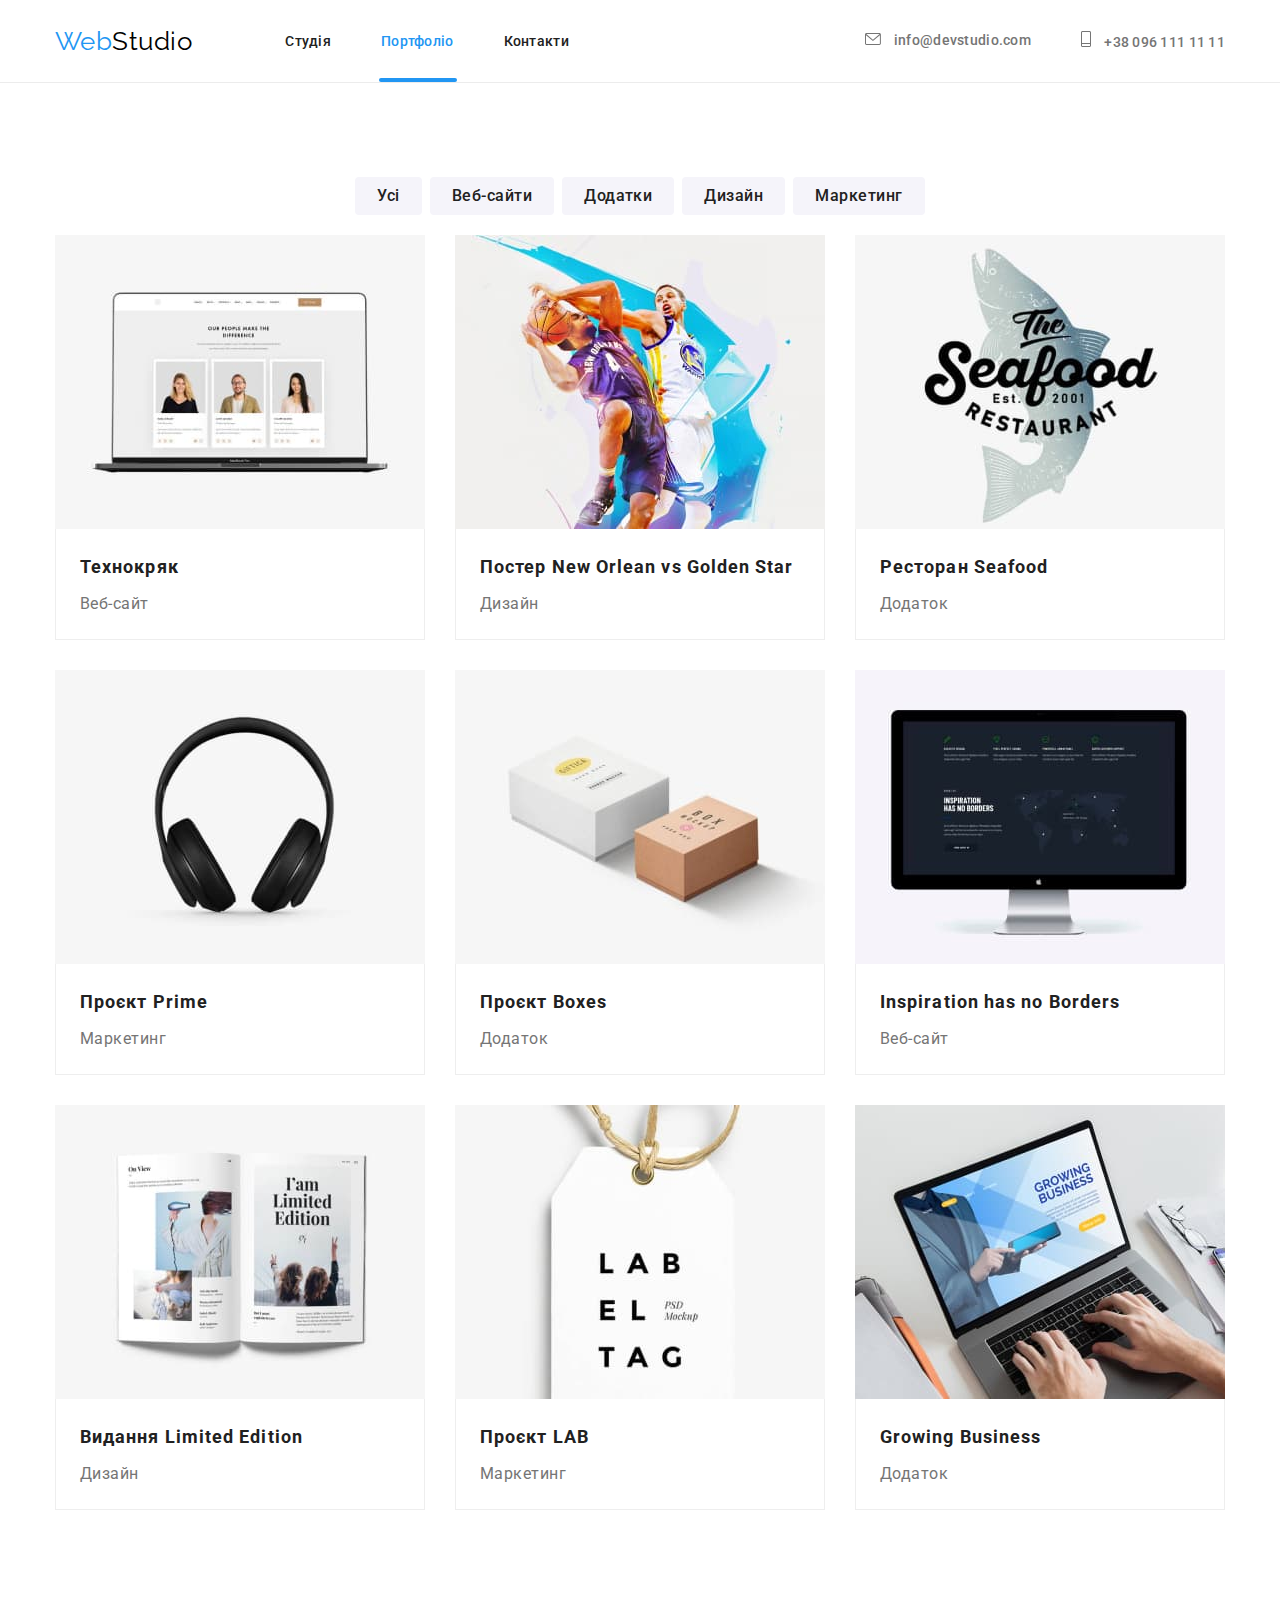
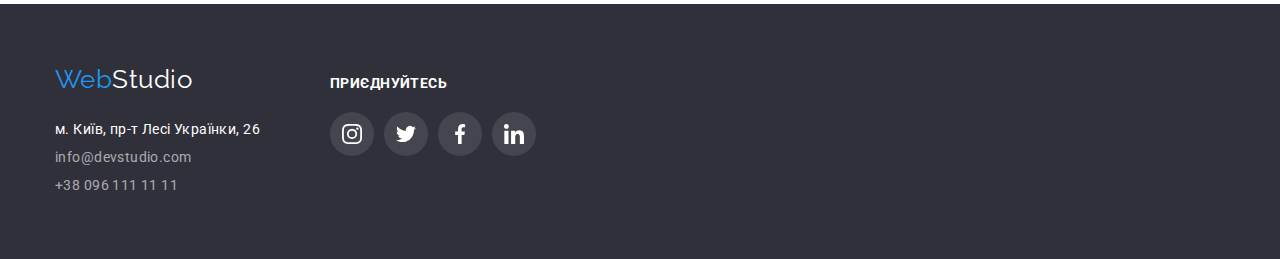
==== portfolio.html @ 7aca4865 "modal" ====
<!DOCTYPE html>
<html lang="ua">
  <head>
    <meta charset="UTF-8" />
    <meta http-equiv="X-UA-Compatible" content="IE=edge" />
    <meta name="viewport" content="width=device-width, initial-scale=1.0" />
    <title>WebStudio</title>
    <link rel="preconnect" href="https://fonts.googleapis.com" />
    <link rel="preconnect" href="https://fonts.gstatic.com" crossorigin />
    <link
      href="https://fonts.googleapis.com/css2?family=Raleway:wght@700&family=Roboto:wght@400;500;700;900&display=swap"
      rel="stylesheet"
    />
    <link
      rel="stylesheet"
      href="https://cdnjs.cloudflare.com/ajax/libs/modern-normalize/1.1.0/modern-normalize.min.css"
    />
    <link rel="stylesheet" href="./css/style.css" />
  </head>
  <body>
    <header>
      <div class="container header-block">
        <nav class="nav">
          <a href="./index.html" class="logo"
            >Web<span class="logo-text">Studio</span></a
          >
          <ul class="header-nav-list">
            <li class="header-nav-iteam items">
              <a href="./index.html" class="header-nav-link">Студія</a>
            </li>
            <li class="header-nav-iteam items">
              <a href="./portfolio.html" class="header-nav-link active"
                >Портфоліо</a
              >
            </li>
            <li class="header-nav-iteam items">
              <a href="#" class="header-nav-link">Контакти</a>
            </li>
          </ul>
        </nav>
        <ul class="header-list">
          <li class="iteam">
            <a href="mailto:info@devstudio.com" class="header-link">
              <svg class="icon" width="16" height="12">
                <use href="./images/sprite.svg#icon-envelope"></use>
              </svg>
              info@devstudio.com</a
            >
          </li>
          <li class="iteam">
            <a href="tel:+380961111111" class="header-link"
              ><svg class="icon" width="10" height="16">
                <use href="./images/sprite.svg#icon-tell"></use>
              </svg>
              +38 096 111 11 11</a
            >
          </li>
        </ul>
      </div>
    </header>

    <main>
      <section class="section">
        <div class="container">
          <h1 hidden>Наші работи</h1>
          <ul class="filter-list">
            <li class="filter-iteam">
              <button type="button" class="filter-btn">Усі</button>
            </li>
            <li class="filter-iteam">
              <button type="button" class="filter-btn">Веб-сайти</button>
            </li>
            <li class="filter-iteam">
              <button type="button" class="filter-btn">Додатки</button>
            </li>
            <li class="filter-iteam">
              <button type="button" class="filter-btn">Дизайн</button>
            </li>
            <li class="filter-iteam">
              <button type="button" class="filter-btn">Маркетинг</button>
            </li>
          </ul>
          <ul class="portfolio-list">
            <li class="portfolio-item">
              <a href="#" class="portfolio-card">
                <div class="image-card">
                  <img src="./images/laptop.jpg" alt="ноутбук" width="370" />
                  <div class="portfolio-card-text">
                    <p class="text-image-card">
                      Ресурс пропонує комплексні пропозиції з різним рівнем
                      функціоналу та сервісів. Все це дозволить відвідувачу
                      отримати вичерпні відомості про компанію чи приватну
                      особу.
                    </p>
                  </div>
                </div>
                <div class="portfolio-work">
                  <h2 class="title-project">Технокряк</h2>
                  <p class="text-project">Веб-сайт</p>
                </div>
              </a>
            </li>
            <li class="portfolio-item">
              <a href="#" class="portfolio-card">
                <div class="image-card">
                  <img
                    src="./images/basketball.jpg"
                    alt="баскетбол"
                    width="370"
                  />
                  <div class="portfolio-card-text">
                    <p class="text-image-card">
                      Ресурс пропонує комплексні пропозиції з різним рівнем
                      функціоналу та сервісів. Все це дозволить відвідувачу
                      отримати вичерпні відомості про компанію чи приватну
                      особу.
                    </p>
                  </div>
                </div>
                <div class="portfolio-work">
                  <h2 class="title-project">
                    Постер New Orlean vs Golden Star
                  </h2>
                  <p class="text-project">Дизайн</p>
                </div>
              </a>
            </li>
            <li class="portfolio-item">
              <a href="#" class="portfolio-card">
                <div class="image-card">
                  <img
                    src="./images/seafood.jpg"
                    alt="емблема ресторану"
                    width="370"
                  />
                  <div class="portfolio-card-text">
                    <p class="text-image-card">
                      Ресурс пропонує комплексні пропозиції з різним рівнем
                      функціоналу та сервісів. Все це дозволить відвідувачу
                      отримати вичерпні відомості про компанію чи приватну
                      особу.
                    </p>
                  </div>
                </div>
                <div class="portfolio-work">
                  <h2 class="title-project">Ресторан Seafood</h2>
                  <p class="text-project">Додаток</p>
                </div>
              </a>
            </li>
            <li class="portfolio-item">
              <a href="#" class="portfolio-card">
                <div class="image-card">
                  <img src="./images/prime.jpg" alt="навушники" width="370" />
                  <div class="portfolio-card-text">
                    <p class="text-image-card">
                      Ресурс пропонує комплексні пропозиції з різним рівнем
                      функціоналу та сервісів. Все це дозволить відвідувачу
                      отримати вичерпні відомості про компанію чи приватну
                      особу.
                    </p>
                  </div>
                </div>
                <div class="portfolio-work">
                  <h2 class="title-project">Проєкт Prime</h2>
                  <p class="text-project">Маркетинг</p>
                </div>
              </a>
            </li>
            <li class="portfolio-item">
              <a href="" class="portfolio-card">
                <div class="image-card">
                  <img src="./images/boxes.jpg" alt="коробочки" width="370" />
                  <div class="portfolio-card-text">
                    <p class="text-image-card">
                      Ресурс пропонує комплексні пропозиції з різним рівнем
                      функціоналу та сервісів. Все це дозволить відвідувачу
                      отримати вичерпні відомості про компанію чи приватну
                      особу.
                    </p>
                  </div>
                </div>
                <div class="portfolio-work">
                  <h2 class="title-project">Проєкт Boxes</h2>
                  <p class="text-project">Додаток</p>
                </div>
              </a>
            </li>
            <li class="portfolio-item">
              <a href="#" class="portfolio-card">
                <div class="image-card">
                  <img
                    src="./images/inspiration.jpg"
                    alt="монітор"
                    width="370"
                  />
                  <div class="portfolio-card-text">
                    <p class="text-image-card">
                      Ресурс пропонує комплексні пропозиції з різним рівнем
                      функціоналу та сервісів. Все це дозволить відвідувачу
                      отримати вичерпні відомості про компанію чи приватну
                      особу.
                    </p>
                  </div>
                </div>
                <div class="portfolio-work">
                  <h2 class="title-project">Inspiration has no Borders</h2>
                  <p class="text-project">Веб-сайт</p>
                </div>
              </a>
            </li>
            <li class="portfolio-item">
              <a href="#" class="portfolio-card">
                <div class="image-card">
                  <img
                    src="./images/limited-edition.jpg"
                    alt="книга"
                    width="370"
                  />
                  <div class="portfolio-card-text">
                    <p class="text-image-card">
                      Ресурс пропонує комплексні пропозиції з різним рівнем
                      функціоналу та сервісів. Все це дозволить відвідувачу
                      отримати вичерпні відомості про компанію чи приватну
                      особу.
                    </p>
                  </div>
                </div>
                <div class="portfolio-work">
                  <h2 class="title-project">Видання Limited Edition</h2>
                  <p class="text-project">Дизайн</p>
                </div>
              </a>
            </li>
            <li class="portfolio-item">
              <a href="#" class="portfolio-card">
                <div class="image-card">
                  <img src="./images/lab.jpg" alt="картка" width="370" />
                  <div class="portfolio-card-text">
                    <p class="text-image-card">
                      Ресурс пропонує комплексні пропозиції з різним рівнем
                      функціоналу та сервісів. Все це дозволить відвідувачу
                      отримати вичерпні відомості про компанію чи приватну
                      особу.
                    </p>
                  </div>
                </div>
                <div class="portfolio-work">
                  <h2 class="title-project">Проєкт LAB</h2>
                  <p class="text-project">Маркетинг</p>
                </div>
              </a>
            </li>
            <li class="portfolio-item">
              <a href="#" class="portfolio-card">
                <div class="image-card">
                  <img
                    src="./images/growing-business.jpg"
                    alt="ноутбук"
                    width="370"
                  />
                  <div class="portfolio-card-text">
                    <p class="text-image-card">
                      Ресурс пропонує комплексні пропозиції з різним рівнем
                      функціоналу та сервісів. Все це дозволить відвідувачу
                      отримати вичерпні відомості про компанію чи приватну
                      особу.
                    </p>
                  </div>
                </div>
                <div class="portfolio-work">
                  <h2 class="title-project">Growing Business</h2>
                  <p class="text-project">Додаток</p>
                </div>
              </a>
            </li>
          </ul>
        </div>
      </section>
    </main>

    <footer class="footer">
      <div class="container footer-flex">
        <div class="footer-cont">
          <a href="#" class="footer-logo"
            >Web<span class="footer-logo-text">Studio</span></a
          >
          <address class="footer-all">
            <ul>
              <li>
                <a
                  href="https://www.google.com/maps/d/viewer?mid=10uSM3H-mIU3GznYo2szRIEphczw&hl=en_US&ll=50.42732700000001%2C30.538092&z=17"
                  target="_blank"
                  rel="noopener noreferrer"
                  class="address"
                  >м. Київ, пр-т Лесі Українки, 26</a
                >
              </li>
              <li>
                <a href="mailto:info@devstudio.com" class="footer-link"
                  >info@devstudio.com</a
                >
              </li>
              <li>
                <a href="tel:+380961111111" class="footer-link"
                  >+38 096 111 11 11</a
                >
              </li>
            </ul>
          </address>
        </div>
        <div class="conteiner-link">
          <h3 class="footer-link-title">приєднуйтесь</h3>
          <ul class="svg-list">
            <li class="svg-item">
              <a href="#" class="svg-link"
                ><svg class="footer-link-svg">
                  <use href="./images/sprite.svg#icon-instagram"></use>
                </svg>
              </a>
            </li>
            <li class="svg-item">
              <a href="#" class="svg-link"
                ><svg class="footer-link-svg">
                  <use href="./images/sprite.svg#icon-twitter"></use>
                </svg>
              </a>
            </li>
            <li class="svg-item">
              <a href="#" class="svg-link"
                ><svg class="footer-link-svg">
                  <use href="./images/sprite.svg#icon-facebook"></use>
                </svg>
              </a>
            </li>
            <li class="svg-item">
              <a href="#" class="svg-link"
                ><svg class="footer-link-svg">
                  <use href="./images/sprite.svg#icon-linkedin"></use>
                </svg>
              </a>
            </li>
          </ul>
        </div>
      </div>
    </footer>
  </body>
</html>
---- css/style.css ----
:root {
  --main-color: #757575;
  --secondary-color: #212121;
  --tertiary-color: #ffffff;
  --hover-color: #2196f3;
  --background-color: #2f303a;
  --background-color-btn: #f5f4fa;
}

*,
*::before,
*::after {
  box-sizing: border-box;
}

h1,
h2,
h3,
h4,
p {
  margin-top: 0;
  margin-bottom: 0;
}

body {
  color: var(--main-color);
  font-family: "Roboto", sans-serif;
  letter-spacing: 0.03em;
}

ul {
  margin-top: 0;
  margin-bottom: 0;
  padding: 0;
  list-style: none;
}

.container {
  padding-left: 15px;
  padding-right: 15px;
  width: 1200px;
  margin: 0 auto;
}

/* header */
header {
  border-bottom: 1px solid #ececec;
}

.header-block {
  display: flex;
  align-items: center;
}

.nav {
  display: flex;
  align-items: center;
}

.header-nav-list {
  display: flex;
  margin-left: 93px;
}

.header-nav-iteam + .items {
  margin-left: 50px;
}

.header-nav-iteam {
  display: block;
  padding-top: 32px;
  padding-bottom: 32px;

  position: relative;
}

.header-list {
  display: flex;
  margin-left: auto;
}

li + .iteam {
  margin-left: 50px;
}

.iteam {
  display: flex;
  justify-content: center;
  align-items: center;
}

.logo {
  color: #2196f3;

  font-family: "Raleway", sans-serif;
  font-size: 26px;
  line-height: 1.19;
  text-decoration: none;
}

.logo-text {
  color: #000000;
}

.header-nav-link.active {
  color: var(--hover-color);
}

.active::after {
  position: absolute;
  left: 0;
  bottom: 0;
  transform: translateX(-2px);

  width: 107%;
  height: 4px;
  content: "";
  display: inline-block;
  background-color: var(--hover-color);
  border-radius: 2px;
}

.header-nav-link {
  color: var(--secondary-color);
  font-weight: 500;
  font-size: 14px;
  line-height: 1.14;
  letter-spacing: 0.02em;
  text-decoration: none;

  transition: transform 250ms cubic-bezier(0.4, 0, 0.2, 1);
}

.header-nav-link:hover,
.header-nav-link:focus {
  color: var(--hover-color);
}

.icon {
  margin-right: 10px;
  fill: var(--main-color);
}

.header-link {
  color: var(--main-color);
  font-weight: 500;
  font-size: 14px;
  line-height: 1.14;
  letter-spacing: 0.02em;
  text-decoration: none;

  transition: transform 250ms cubic-bezier(0.4, 0, 0.2, 1);
}

.header-link:hover,
.header-link:focus {
  color: var(--hover-color);
}

.header-link:hover .icon,
.header-link:focus .icon {
  fill: var(--hover-color);
}

/* main */

/* hero */

.hero {
  max-width: 1600px;
  height: 600px;
  margin-left: auto;
  margin-right: auto;

  background-image: linear-gradient(
      to right,
      rgba(47, 48, 58, 0.4),
      rgba(47, 48, 58, 0.4)
    ),
    url("../images/hero-back.jpg");

  padding-top: 200px;
  padding-bottom: 200px;

  text-align: center;
}

.main-title {
  width: 696px;
  margin-left: auto;
  margin-right: auto;
  color: var(--tertiary-color);
  font-weight: 900;
  font-size: 44px;
  line-height: 1.36;
  text-align: center;
  letter-spacing: 0.06em;
  text-transform: uppercase;
  text-shadow: 0px 4px 4px rgba(0, 0, 0, 0.25);
}

.btn {
  padding: 10px 32px;
  margin-top: 30px;
  margin-bottom: 0;
  border: 1px solid transparent;
  border-radius: 4px;

  color: var(--tertiary-color);
  background-color: #2196f3;

  font-weight: 700;
  font-size: 16px;
  line-height: 1.87;
  text-align: center;
  letter-spacing: 0.06em;
  cursor: pointer;
}

/* Modal */

.backdrop {
  position: fixed;
  top: 0;
  left: 0;
  width: 100%;
  height: 100%;
  background-color: rgba(0, 0, 0, 0.2);

  opacity: 1;
  transition: transform 250ms cubic-bezier(0.4, 0, 0.2, 1);
}

.modal {
  position: absolute;
  top: 50%;
  left: 50%;
  min-width: 528px;
  min-height: 581px;
  background-color: #ffffff;
  border-radius: 4px;

  transform: translate(-50%, -50%);
}

.is-hidden {
  opacity: 0;
  pointer-events: none;
}

.modal-btn {
  position: absolute;
  top: 8px;
  right: 8px;

  display: flex;
  justify-content: center;
  align-items: center;
  width: 30px;
  height: 30px;
  background-color: #ffffff;
  border: 1px solid rgba(0, 0, 0, 0.1);
  border-radius: 50%;
}

.modal-svg {
  fill: #000000;
}

/* Особливості */

.section {
  padding-top: 94px;
  padding-bottom: 94px;
}

li + .main-items {
  margin-left: 30px;
}

.image-svg {
  width: 270px;
  height: 120px;
  background: #f5f4fa;
  display: flex;
  justify-content: center;
  align-items: center;
  border-radius: 4px;
}

.main-item-svg {
  width: 70px;
  height: 70px;
}

.main-list {
  display: flex;
}

.main-items {
  width: 270px;
}

.desc-title {
  margin-top: 30px;
  color: var(--secondary-color);

  font-weight: 700;
  font-size: 14px;
  line-height: 1.14;
  letter-spacing: 0.03em;
  text-transform: uppercase;
}

.desc-text {
  margin-top: 10px;
  margin-bottom: 0;

  font-size: 14px;
  line-height: 1.71;
  letter-spacing: 0.03em;
}

/* Чим ми займаємося */

.section-bottom-padding {
  padding-top: 0;
  padding-bottom: 94px;
}

.work-list {
  display: flex;
}

img {
  display: block;
}

li + .work-items {
  margin-left: 30px;
}
.work-items {
  position: relative;
}

.container-work-fon {
  position: absolute;
  left: 0;
  bottom: 0;

  display: flex;
  justify-content: center;
  align-items: center;

  width: 100%;
  height: 70px;
  background-color: rgba(47, 48, 58, 0.8);
}

.work-fon-title {
  font-weight: 700;
  font-size: 14px;
  line-height: 1.14;
  letter-spacing: 0.03em;
  text-transform: uppercase;
  color: #ffffff;
}

/* Наша команда */

.team {
  background-color: #f5f4fa;
}

.title {
  margin-top: 0;
  margin-bottom: 50px;
  color: var(--secondary-color);
  font-weight: 700;
  font-size: 36px;
  line-height: 1, 16;
  text-align: center;
  letter-spacing: 0.03em;
}

.team-list {
  display: flex;
}

li + .team-card {
  margin-left: 30px;
}

.team-card {
  width: 270px;
  background-color: #ffffff;
  box-shadow: 0px 1px 3px rgba(0, 0, 0, 0.12), 0px 1px 1px rgba(0, 0, 0, 0.14),
    0px 2px 1px rgba(0, 0, 0, 0.2);
  border-radius: 0px 0px 4px 4px;
}

.card {
  text-align: center;
  padding-top: 30px;
  padding-bottom: 30px;
}

.name {
  color: var(--secondary-color);
  font-weight: 500;
  font-size: 16px;
  line-height: 1.18;
  letter-spacing: 0.03em;
}

.profession {
  margin-top: 10px;
  margin-bottom: 0;

  line-height: 19px;
  letter-spacing: 0.03em;
}

.svg-list-card {
  display: flex;
  justify-content: center;
  margin-top: 16px;
}

.svg-link-card {
  display: flex;
  width: 44px;
  height: 44px;
  border-radius: 50%;
  justify-content: center;
  align-items: center;

  transition: transform 250ms cubic-bezier(0.4, 0, 0.2, 1);
}

li.svg-item-card + .svg-item-card {
  margin-left: 10px;
}

.svg-link-card:hover,
.svg-link-card:focus {
  background-color: #2196f3;
}

.svg-link-card:hover .card-link-svg,
.svg-link-card:focus .card-link-svg {
  fill: #ffffff;
}

.card-link-svg {
  width: 20px;
  height: 20px;
  fill: #afb1b8;
  transition: transform 250ms cubic-bezier(0.4, 0, 0.2, 1);
}

/* brand */

.brand-list {
  display: flex;
  gap: 30px;
}

.brand-svg {
  display: flex;
  width: 170px;
  height: 92px;
  border: 1px solid #afb1b8;
  border-radius: 4px;
  justify-content: center;
  align-items: center;

  transition: transform 250ms cubic-bezier(0.4, 0, 0.2, 1);
}

.brand-link-svg {
  width: 100px;
  height: 60px;
  fill: #afb1b8;

  transition: transform 250ms cubic-bezier(0.4, 0, 0.2, 1);
}

.brand-svg:hover,
.brand-svg:focus {
  border-color: var(--hover-color);
}

.brand-svg:hover .brand-link-svg,
.brand-svg:focus .brand-link-svg {
  fill: var(--hover-color);
}

/* footer */

.footer {
  background-color: var(--background-color);
}

.footer-cont {
  padding-top: 60px;
  padding-bottom: 60px;
}

.footer-flex {
  display: flex;
}

.footer-logo {
  color: #2196f3;

  font-family: "Raleway", sans-serif;
  font-size: 26px;
  line-height: 1.19;
  text-decoration: none;
}

.footer-logo-text {
  color: var(--tertiary-color);
}

.footer-all {
  margin-top: 20px;
}

.address {
  margin-top: 20px;
  margin-bottom: 0;

  color: var(--tertiary-color);

  font-style: normal;
  font-size: 14px;
  line-height: 2;
  letter-spacing: 0.03em;
  text-decoration: none;

  transition: transform 250ms cubic-bezier(0.4, 0, 0.2, 1);
}

.address:hover,
.address:focus {
  color: var(--hover-color);
}

.footer-link {
  margin-top: 9px;
  margin-bottom: 0;

  color: rgba(255, 255, 255, 0.6);

  font-style: normal;
  font-size: 14px;
  line-height: 2;
  letter-spacing: 0.03em;
  text-decoration: none;

  transition: transform 250ms cubic-bezier(0.4, 0, 0.2, 1);
}

.footer-link-title {
  font-weight: 700;
  font-size: 14px;
  line-height: 1.14;
  letter-spacing: 0.03em;
  text-transform: uppercase;

  color: #ffffff;
}

.footer-link:hover,
.footer-link:focus {
  color: var(--hover-color);
}

.conteiner-link {
  padding-top: 72px;
  padding-bottom: 100px;
  margin-left: 70px;
}

.svg-list {
  margin-top: 20px;
  display: flex;
  gap: 10px;
}

.svg-link {
  width: 44px;
  height: 44px;
  background-color: rgba(255, 255, 255, 0.1);
  border-radius: 50%;
  display: flex;
  justify-content: center;
  align-items: center;

  transition: transform 250ms cubic-bezier(0.4, 0, 0.2, 1);
}

.footer-link-svg {
  width: 20px;
  height: 20px;
  fill: #ffffff;
}

.svg-link:hover,
.svg-link:focus {
  background-color: #2196f3;
}

/* portfolio main */

.filter-list {
  margin-bottom: 20px;
  display: flex;
  justify-content: center;
}

li + .filter-iteam {
  margin-left: 8px;
}

.filter-btn {
  border: 1px solid transparent;
  border-radius: 4px;
  padding: 5px 21px;
  color: var(--secondary-color);
  background-color: var(--background-color-btn);
  font-weight: 500;
  font-size: 16px;
  line-height: 1.62;
  text-align: center;
  letter-spacing: 0.03em;
  cursor: pointer;

  transition: transform 250ms cubic-bezier(0.4, 0, 0.2, 1);
}

.filter-btn:hover,
.filter-btn:focus {
  color: var(--tertiary-color);
  background-color: var(--hover-color);
}

.portfolio-list {
  display: flex;
  flex-wrap: wrap;
  gap: 30px;
}

.portfolio-card {
  display: block;
  text-decoration: none;

  transition: transform 250ms cubic-bezier(0.4, 0, 0.2, 1);
}

.image-card {
  position: relative;
  overflow: hidden;
}

.portfolio-card-text {
  position: absolute;
  top: 0;
  left: 0;
  width: 100%;
  height: 100%;
  background-color: rgba(33, 150, 243, 0.9);
  transform: translateY(100%);
  transition: transform 250ms cubic-bezier(0.4, 0, 0.2, 1);

  display: flex;
  justify-content: center;
  align-items: center;
  padding-left: 24px;
  padding-right: 24px;
}

.text-image-card {
  font-size: 18px;
  line-height: 1.6;
  letter-spacing: 0.03em;
  color: #ffffff;
}

.portfolio-card:hover .portfolio-card-text,
.portfolio-card:focus .portfolio-card-text {
  transform: translateY(0);
}

.portfolio-card:hover,
.portfolio-card:focus {
  box-shadow: 0px 1px 1px rgba(0, 0, 0, 0.12), 0px 4px 4px rgba(0, 0, 0, 0.06),
    1px 4px 6px rgba(0, 0, 0, 0.16);
  outline: 0;
}

.portfolio-work {
  padding: 20px 24px;
  align-items: center;
  border-top: 0;
  border-bottom: 1px solid #eeeeee;
  border-left: 1px solid #eeeeee;
  border-right: 1px solid #eeeeee;
}

.title-project {
  color: var(--secondary-color);

  font-weight: 700;
  font-size: 18px;
  line-height: 2;
  letter-spacing: 0.06em;
}

.text-project {
  color: #757575;
  margin-top: 4px;
  font-size: 16px;
  line-height: 1.87;
  letter-spacing: 0.03em;
}
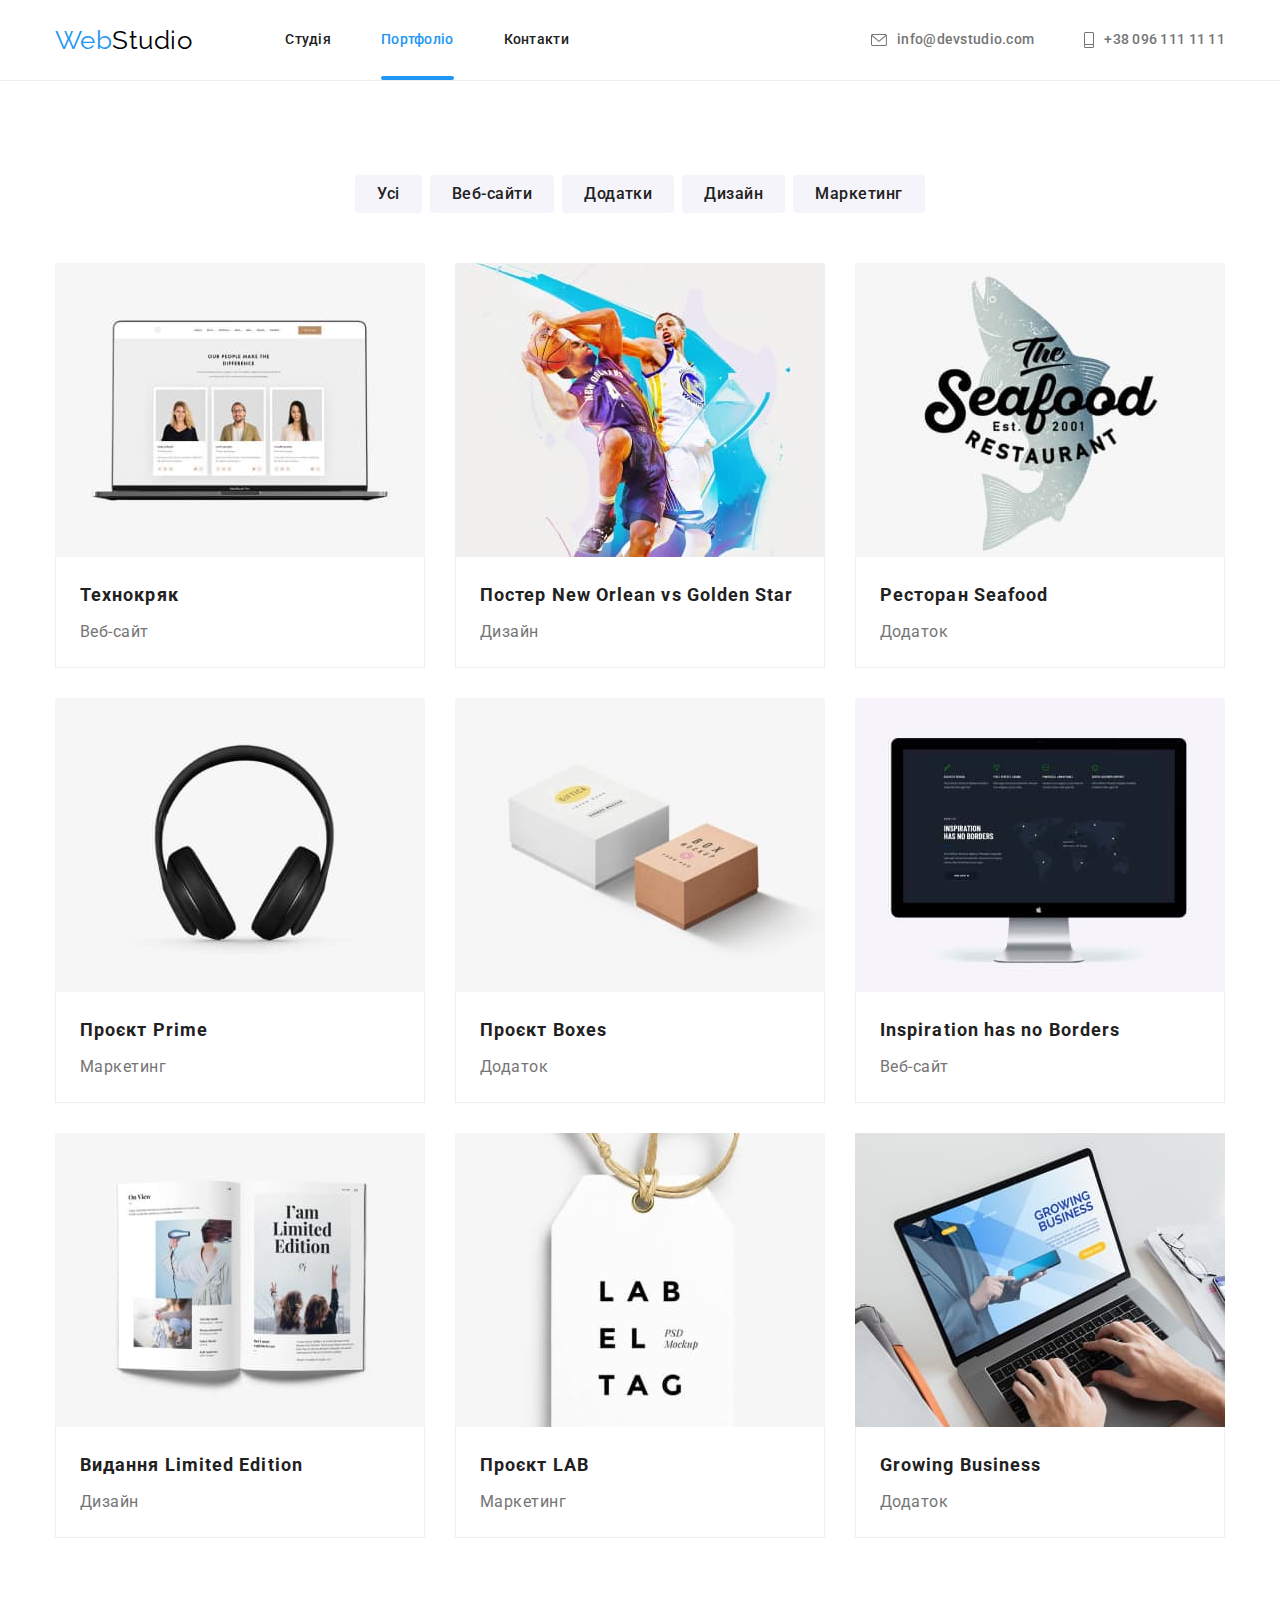
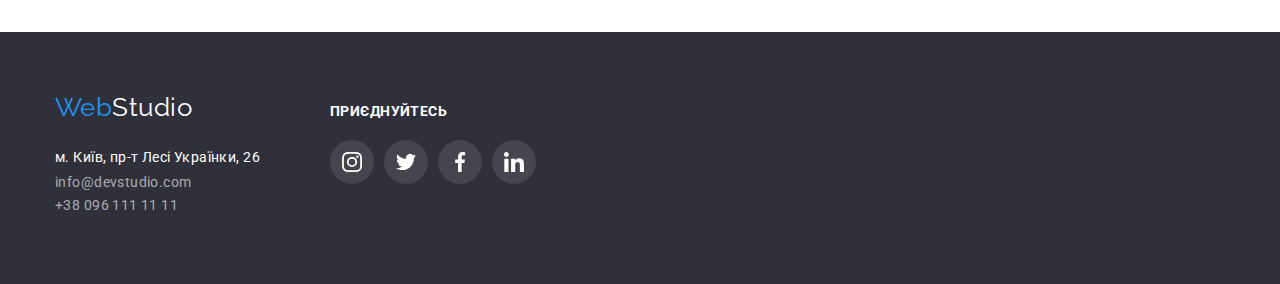
==== commit 13c58ca1: "+" ====
--- a/portfolio.html
+++ b/portfolio.html
@@ -18,7 +18,7 @@
     <link rel="stylesheet" href="./css/style.css" />
   </head>
   <body>
-    <header>
+    <header class="header">
       <div class="container header-block">
         <nav class="nav">
           <a href="./index.html" class="logo"
--- a/css/style.css
+++ b/css/style.css
@@ -43,7 +43,7 @@
 }
 
 /* header */
-header {
+.header {
   border-bottom: 1px solid #ececec;
 }
 
@@ -64,14 +64,6 @@
 
 .header-nav-iteam + .items {
   margin-left: 50px;
-}
-
-.header-nav-iteam {
-  display: block;
-  padding-top: 32px;
-  padding-bottom: 32px;
-
-  position: relative;
 }
 
 .header-list {
@@ -102,6 +94,13 @@
   color: #000000;
 }
 
+.header-nav-link {
+  display: block;
+  position: relative;
+  padding-top: 32px;
+  padding-bottom: 32px;
+}
+
 .header-nav-link.active {
   color: var(--hover-color);
 }
@@ -110,12 +109,10 @@
   position: absolute;
   left: 0;
   bottom: 0;
-  transform: translateX(-2px);
-
-  width: 107%;
+  width: 100%;
   height: 4px;
   content: "";
-  display: inline-block;
+  display: block;
   background-color: var(--hover-color);
   border-radius: 2px;
 }
@@ -128,7 +125,7 @@
   letter-spacing: 0.02em;
   text-decoration: none;
 
-  transition: transform 250ms cubic-bezier(0.4, 0, 0.2, 1);
+  transition: color 250ms cubic-bezier(0.4, 0, 0.2, 1);
 }
 
 .header-nav-link:hover,
@@ -139,6 +136,7 @@
 .icon {
   margin-right: 10px;
   fill: var(--main-color);
+  transition: fill 250ms cubic-bezier(0.4, 0, 0.2, 1);
 }
 
 .header-link {
@@ -148,8 +146,10 @@
   line-height: 1.14;
   letter-spacing: 0.02em;
   text-decoration: none;
-
-  transition: transform 250ms cubic-bezier(0.4, 0, 0.2, 1);
+  display: flex;
+  align-items: center;
+
+  transition: color 250ms cubic-bezier(0.4, 0, 0.2, 1);
 }
 
 .header-link:hover,
@@ -221,14 +221,15 @@
 
 .backdrop {
   position: fixed;
+  z-index: 1;
   top: 0;
   left: 0;
   width: 100%;
   height: 100%;
   background-color: rgba(0, 0, 0, 0.2);
-
   opacity: 1;
-  transition: transform 250ms cubic-bezier(0.4, 0, 0.2, 1);
+  transition: opacity 250ms cubic-bezier(0.4, 0, 0.2, 1),
+    visibility 250ms cubic-bezier(0.4, 0, 0.2, 1);
 }
 
 .modal {
@@ -245,6 +246,7 @@
 
 .is-hidden {
   opacity: 0;
+  visibility: hidden;
   pointer-events: none;
 }
 
@@ -261,6 +263,7 @@
   background-color: #ffffff;
   border: 1px solid rgba(0, 0, 0, 0.1);
   border-radius: 50%;
+  cursor: pointer;
 }
 
 .modal-svg {
@@ -351,6 +354,7 @@
   display: flex;
   justify-content: center;
   align-items: center;
+  padding: 10px;
 
   width: 100%;
   height: 70px;
@@ -432,10 +436,11 @@
   width: 44px;
   height: 44px;
   border-radius: 50%;
-  justify-content: center;
-  align-items: center;
-
-  transition: transform 250ms cubic-bezier(0.4, 0, 0.2, 1);
+  background-color: #ffffff;
+  justify-content: center;
+  align-items: center;
+
+  transition: background-color 250ms cubic-bezier(0.4, 0, 0.2, 1);
 }
 
 li.svg-item-card + .svg-item-card {
@@ -456,7 +461,7 @@
   width: 20px;
   height: 20px;
   fill: #afb1b8;
-  transition: transform 250ms cubic-bezier(0.4, 0, 0.2, 1);
+  transition: fill 250ms cubic-bezier(0.4, 0, 0.2, 1);
 }
 
 /* brand */
@@ -475,7 +480,7 @@
   justify-content: center;
   align-items: center;
 
-  transition: transform 250ms cubic-bezier(0.4, 0, 0.2, 1);
+  transition: border-color 250ms cubic-bezier(0.4, 0, 0.2, 1);
 }
 
 .brand-link-svg {
@@ -483,7 +488,7 @@
   height: 60px;
   fill: #afb1b8;
 
-  transition: transform 250ms cubic-bezier(0.4, 0, 0.2, 1);
+  transition: fill 250ms cubic-bezier(0.4, 0, 0.2, 1);
 }
 
 .brand-svg:hover,
@@ -540,7 +545,7 @@
   letter-spacing: 0.03em;
   text-decoration: none;
 
-  transition: transform 250ms cubic-bezier(0.4, 0, 0.2, 1);
+  transition: color 250ms cubic-bezier(0.4, 0, 0.2, 1);
 }
 
 .address:hover,
@@ -548,19 +553,22 @@
   color: var(--hover-color);
 }
 
-.footer-link {
+.footer-list {
   margin-top: 9px;
   margin-bottom: 0;
-
+  padding: 0;
+}
+
+.footer-link {
   color: rgba(255, 255, 255, 0.6);
 
   font-style: normal;
   font-size: 14px;
-  line-height: 2;
+  line-height: 1.71;
   letter-spacing: 0.03em;
   text-decoration: none;
 
-  transition: transform 250ms cubic-bezier(0.4, 0, 0.2, 1);
+  transition: color 250ms cubic-bezier(0.4, 0, 0.2, 1);
 }
 
 .footer-link-title {
@@ -599,7 +607,7 @@
   justify-content: center;
   align-items: center;
 
-  transition: transform 250ms cubic-bezier(0.4, 0, 0.2, 1);
+  transition: background-color 250ms cubic-bezier(0.4, 0, 0.2, 1);
 }
 
 .footer-link-svg {
@@ -616,7 +624,7 @@
 /* portfolio main */
 
 .filter-list {
-  margin-bottom: 20px;
+  margin-bottom: 50px;
   display: flex;
   justify-content: center;
 }
@@ -638,7 +646,8 @@
   letter-spacing: 0.03em;
   cursor: pointer;
 
-  transition: transform 250ms cubic-bezier(0.4, 0, 0.2, 1);
+  transition: background-color 250ms cubic-bezier(0.4, 0, 0.2, 1),
+    color 250ms cubic-bezier(0.4, 0, 0.2, 1);
 }
 
 .filter-btn:hover,
@@ -657,7 +666,7 @@
   display: block;
   text-decoration: none;
 
-  transition: transform 250ms cubic-bezier(0.4, 0, 0.2, 1);
+  transition: box-shadow 250ms cubic-bezier(0.4, 0, 0.2, 1);
 }
 
 .image-card {
